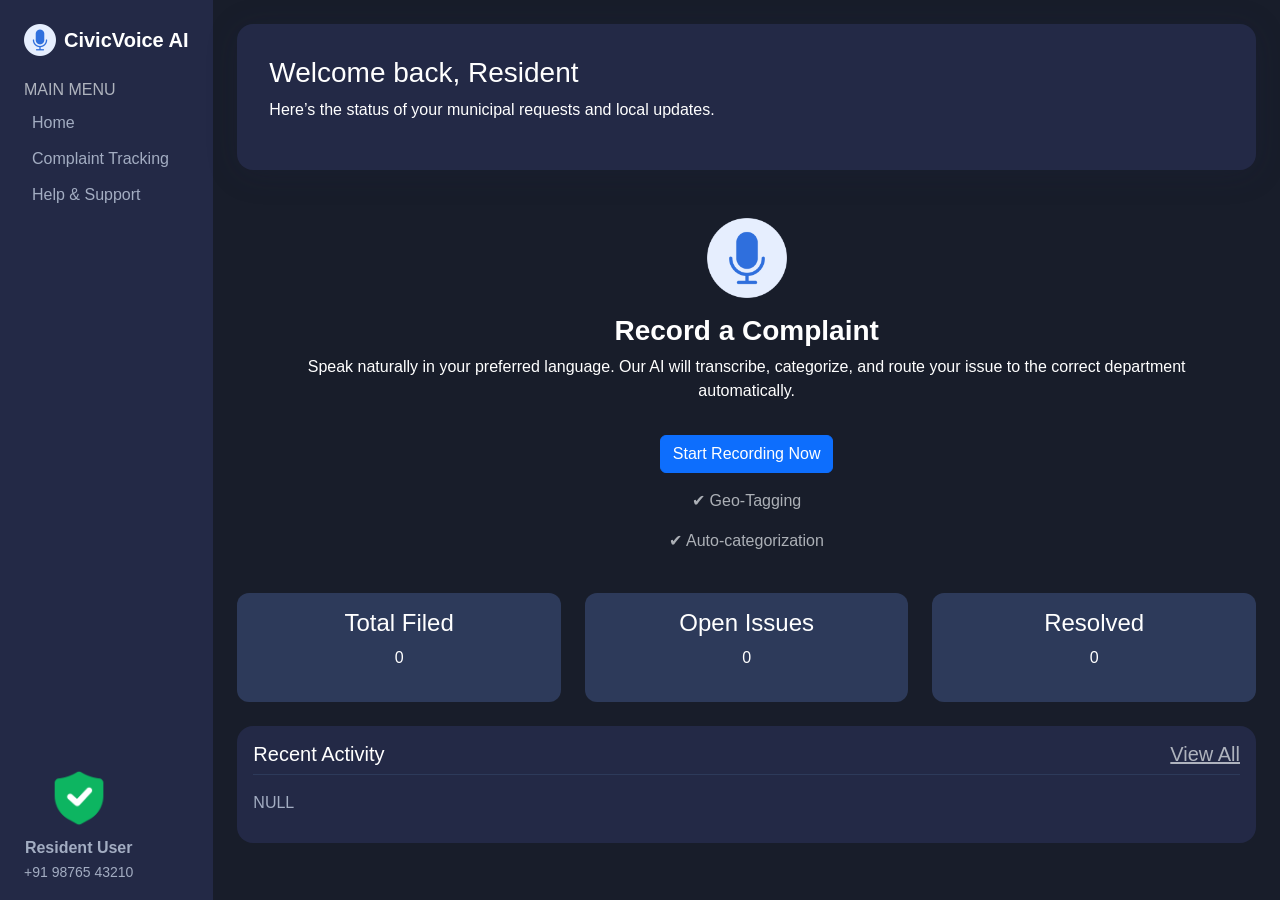
==== templates/resident-dashboard.html @ 92f9399d "." ====
<!DOCTYPE html>

<html lang="en" data-bs-theme="dark">
<head>
  <meta charset="UTF-8">
  <meta name="viewport" content="width=device-width, initial-scale=1.0">
  <title>CivicVoice AI - Resident Dashboard</title>
  <link href="https://cdn.jsdelivr.net/npm/bootstrap@5.3.2/dist/css/bootstrap.min.css" rel="stylesheet">
  <link rel="stylesheet" href="style.css">
  <style>
    body {
      background-color: #181d2a;
      color: #fff;
      font-family: 'Segoe UI', sans-serif;
    }
    .sidebar {
      background: #232946;
      min-height: 100vh;
      padding: 1.5rem;
    }
    .sidebar a {
      display: block;
      color: #a3adc2;
      text-decoration: none;
      margin: 0.75rem 0;
      font-weight: 500;
    }
    .sidebar a:hover {
      color: #4f8cff;
    }
    .profile {
      position: absolute;
      bottom: 1rem;
      left: 1.5rem;
      color: #a3adc2;
    }
    .banner {
      background: #2d3a5a;
      padding: 1rem;
      border-radius: 0.75rem;
      margin-bottom: 1.5rem;
    }
    .dashboard-card {
      background: #232946;
      border-radius: 1rem;
      padding: 2rem;
      box-shadow: 0 4px 32px rgba(35,41,70,0.18);
    }
    .stat-box {
      background: #2d3a5a;
      border-radius: 0.75rem;
      padding: 1rem;
      text-align: center;
      color: #fff;
    }
    .recent-activity {
      background: #232946;
      border-radius: 1rem;
      padding: 1rem;
      margin-top: 1.5rem;
    }
    .recent-activity h5 {
      border-bottom: 1px solid #2d3a5a;
      padding-bottom: 0.5rem;
      margin-bottom: 1rem;
    }
    .recent-item {
      margin-bottom: 0.75rem;
      color: #a3adc2;
    }
  </style>
</head>
<body>
<div class="container-fluid">
  <div class="row">
    <!-- Sidebar -->
    <div class="col-md-2 sidebar d-flex flex-column justify-content-between">
      <div>
        <div class="d-flex align-items-center mb-4">
          <img src="/assets/microphone (1).png" alt="Logo" width="32" height="32" class="me-2">
          <h5 class="fw-bold mb-0">CivicVoice AI</h5>
        </div>
        <h6 class="text-muted">MAIN MENU</h6>
        <a href="#"><i class="bi bi-house-door-fill me-2"></i> Home</a>
        <a href="#"><i class="bi bi-list-task me-2"></i> Complaint Tracking</a>
        <a href="#"><i class="bi bi-question-circle-fill me-2"></i> Help & Support</a>
      </div>

      <!-- Profile Section -->
      <div class="profile text-center mt-auto">
        <img src="/assets/insurance.png" alt="Profile" class="rounded-circle mb-2" width="60" height="60">
        <p id="residentName" class="mb-0 fw-bold">Resident User</p>
        <small id="residentPhone">+91 98765 43210</small>
      </div>
    </div>

    <!-- Main Content -->
    <div class="col-md-10 p-4">
      <!-- Dashboard Card -->
      <div class="dashboard-card mb-4">
        <h3 id="welcomeMessage">Welcome back, Resident</h3>
        <p>Here’s the status of your municipal requests and local updates.</p>
      </div>

      <!-- Recording Card -->
      <div class="recording-card text-center p-4">
        <div class="mb-3">
          <img src="/assets/microphone (1).png" alt="Microphone Icon" width="80" height="80">
        </div>
        <h3 class="fw-bold">Record a Complaint</h3>
        <p class="mt-2">
          Speak naturally in your preferred language. Our AI will transcribe, categorize, 
          and route your issue to the correct department automatically.
        </p>
        <button id="recordBtn" class="btn btn-primary mt-3">
          <i class="bi bi-mic-fill"></i> Start Recording Now
        </button>
        <div class="mt-3 text-muted">
          <p>✔ Geo-Tagging</p>
          <p>✔ Auto-categorization</p>
        </div>
      </div>

      <!-- Stats Section -->
<div class="row mb-4">
  <div class="col-md-4">
    <div class="stat-box">
      <h4>Total Filed</h4>
      <p id="totalFiled">0</p>
    </div>
  </div>
  <div class="col-md-4">
    <div class="stat-box">
      <h4>Open Issues</h4>
      <p id="openIssues">0</p>
    </div>
  </div>
  <div class="col-md-4">
    <div class="stat-box">
      <h4>Resolved</h4>
      <p id="resolvedIssues">0</p>
    </div>
  </div>
</div>
<!-- Recent Activity -->
<div class="recent-activity">
  <h5>Recent Activity <span class="float-end"><a href="#" class="text-muted">View All</a></span></h5>
  <div id="recentActivityList">
    <div class="recent-item">NULL</div>
  </div>
</div>
    </div>
  </div>
</div>


  <script>
    // Personalize greeting using localStorage data from signup
    const userData = JSON.parse(localStorage.getItem('civicvoice_user'));
    if (userData && userData.name) {
      document.getElementById('welcomeMessage').textContent =
        `Welcome back, ${userData.name}`;
    }if (userData.name) {
      document.getElementById('residentName').textContent = userData.name;
    }
    if (userData.phone) {
      document.getElementById('residentPhone').textContent = userData.phone;
    }
    // Placeholder stats (will be updated when submissions are made)
  let stats = {
    totalFiled: 0,
    openIssues: 0,
    resolvedIssues: 0,
    recentActivity: []
  };

  // Function to update UI
  function updateDashboard() {
    document.getElementById('totalFiled').textContent = stats.totalFiled;
    document.getElementById('openIssues').textContent = stats.openIssues;
    document.getElementById('resolvedIssues').textContent = stats.resolvedIssues;

    const activityList = document.getElementById('recentActivityList');
    activityList.innerHTML = stats.recentActivity.length > 0
      ? stats.recentActivity.map(item => `<div class="recent-item">${item}</div>`).join('')
      : '<div class="recent-item">NULL</div>';
  }

  updateDashboard();
  </script>
</body>
</html>
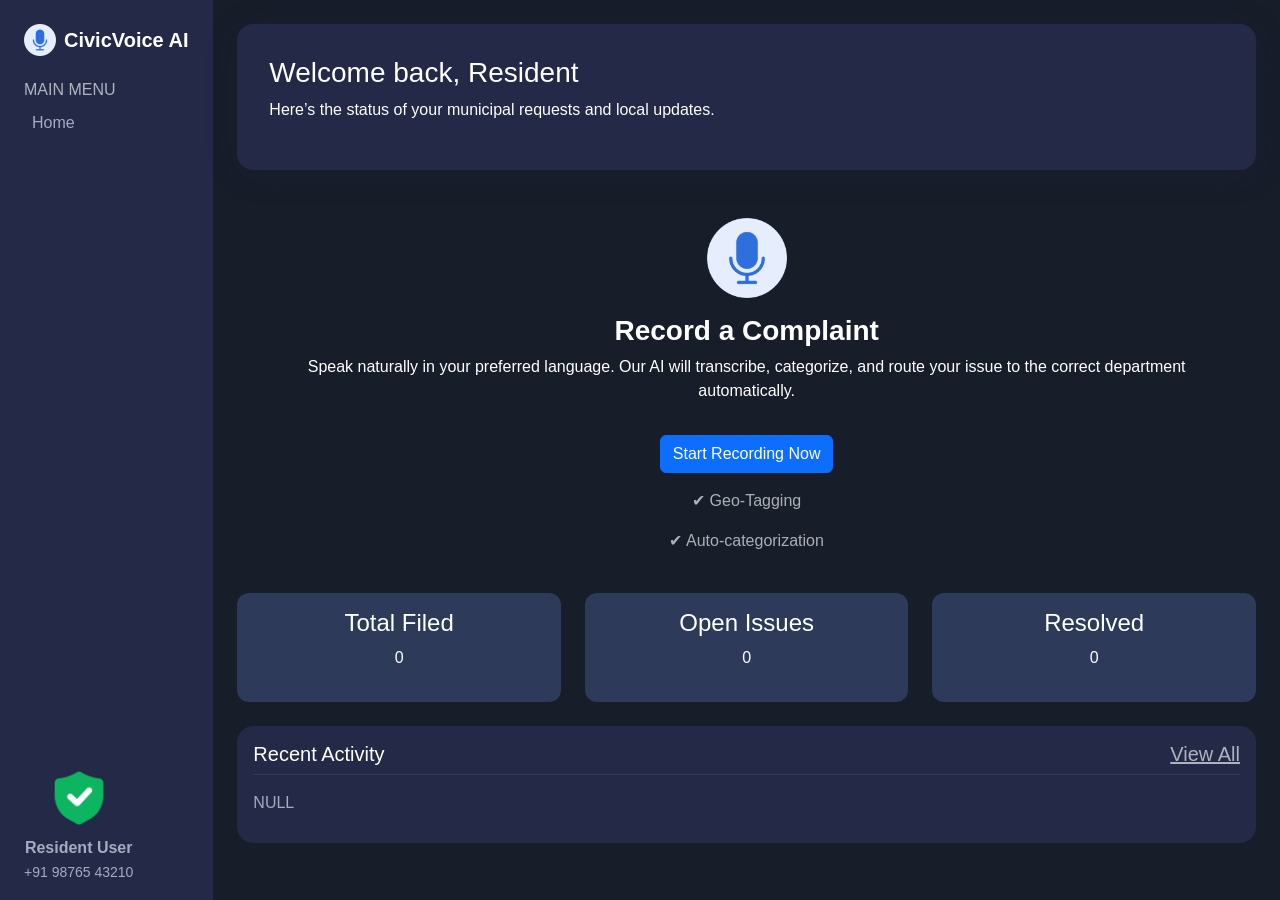
==== commit 6149e00d: "." ====
--- a/templates/resident-dashboard.html
+++ b/templates/resident-dashboard.html
@@ -1,192 +1,360 @@
 <!DOCTYPE html>
 
 <html lang="en" data-bs-theme="dark">
+
 <head>
-  <meta charset="UTF-8">
-  <meta name="viewport" content="width=device-width, initial-scale=1.0">
-  <title>CivicVoice AI - Resident Dashboard</title>
-  <link href="https://cdn.jsdelivr.net/npm/bootstrap@5.3.2/dist/css/bootstrap.min.css" rel="stylesheet">
-  <link rel="stylesheet" href="style.css">
-  <style>
-    body {
-      background-color: #181d2a;
-      color: #fff;
-      font-family: 'Segoe UI', sans-serif;
+    <meta charset="UTF-8">
+    <meta name="viewport" content="width=device-width, initial-scale=1.0">
+    <title>CivicVoice AI - Resident Dashboard</title>
+    <link href="https://cdn.jsdelivr.net/npm/bootstrap@5.3.2/dist/css/bootstrap.min.css" rel="stylesheet">
+    <link rel="stylesheet" href="style.css">
+    <style>
+        body {
+            background-color: #181d2a;
+            color: #fff;
+            font-family: 'Segoe UI', sans-serif;
+        }
+
+        .sidebar {
+            background: #232946;
+            min-height: 100vh;
+            padding: 1.5rem;
+        }
+
+        .sidebar a {
+            display: block;
+            color: #a3adc2;
+            text-decoration: none;
+            margin: 0.75rem 0;
+            font-weight: 500;
+        }
+
+        .sidebar a:hover {
+            color: #4f8cff;
+        }
+
+        .profile {
+            position: absolute;
+            bottom: 1rem;
+            left: 1.5rem;
+            color: #a3adc2;
+        }
+
+        .banner {
+            background: #2d3a5a;
+            padding: 1rem;
+            border-radius: 0.75rem;
+            margin-bottom: 1.5rem;
+        }
+
+        .dashboard-card {
+            background: #232946;
+            border-radius: 1rem;
+            padding: 2rem;
+            box-shadow: 0 4px 32px rgba(35, 41, 70, 0.18);
+        }
+
+        .stat-box {
+            background: #2d3a5a;
+            border-radius: 0.75rem;
+            padding: 1rem;
+            text-align: center;
+            color: #fff;
+        }
+
+        .recent-activity {
+            background: #232946;
+            border-radius: 1rem;
+            padding: 1rem;
+            margin-top: 1.5rem;
+        }
+
+        .recent-activity h5 {
+            border-bottom: 1px solid #2d3a5a;
+            padding-bottom: 0.5rem;
+            margin-bottom: 1rem;
+        }
+
+        .recent-item {
+            margin-bottom: 0.75rem;
+            color: #a3adc2;
+        }
+    </style>
+</head>
+
+<body>
+    <div class="container-fluid">
+        <div class="row">
+            <!-- Sidebar -->
+            <div class="col-md-2 sidebar d-flex flex-column justify-content-between">
+                <div>
+                    <div class="d-flex align-items-center mb-4">
+                        <img src="/assets/microphone (1).png" alt="Logo" width="32" height="32" class="me-2">
+                        <h5 class="fw-bold mb-0">CivicVoice AI</h5>
+                    </div>
+                    <h6 class="text-muted">MAIN MENU</h6>
+                    <a href="#"><i class="bi bi-house-door-fill me-2"></i> Home</a>
+                    <!-- <a href="#"><i class="bi bi-list-task me-2"></i> Complaint Tracking</a> -->
+                    <!-- <a href="#"><i class="bi bi-question-circle-fill me-2"></i> Help & Support</a> -->
+                </div>
+
+                <!-- Profile Section -->
+                <div class="profile text-center mt-auto">
+                    <img src="/assets/insurance.png" alt="Profile" class="rounded-circle mb-2" width="60" height="60">
+                    <p id="residentName" class="mb-0 fw-bold">Resident User</p>
+                    <small id="residentPhone">+91 98765 43210</small>
+                </div>
+            </div>
+
+            <!-- Main Content -->
+            <div class="col-md-10 p-4">
+                <!-- Dashboard Card -->
+                <div id="dashboardCard" class="dashboard-card mb-4">
+                    <h3 id="welcomeMessage">Welcome back, Resident</h3>
+                    <p>Here’s the status of your municipal requests and local updates.</p>
+                </div>
+
+                <!-- Recording Card -->
+                <div id="recordingCard" class="recording-card text-center p-4">
+                    <div class="mb-3">
+                        <img src="/assets/microphone (1).png" alt="Microphone Icon" width="80" height="80">
+                    </div>
+                    <h3 class="fw-bold">Record a Complaint</h3>
+                    <p class="mt-2">
+                        Speak naturally in your preferred language. Our AI will transcribe, categorize,
+                        and route your issue to the correct department automatically.
+                    </p>
+                    <button id="recordBtn" class="btn btn-primary mt-3">
+                        <i class="bi bi-mic-fill"></i> Start Recording Now
+                    </button>
+                    <div class="mt-3 text-muted">
+                        <p>✔ Geo-Tagging</p>
+                        <p>✔ Auto-categorization</p>
+                    </div>
+                </div>
+
+                <!-- Stats Section -->
+                <div id="statsSection" class="row mb-4">
+                    <div class="col-md-4">
+                        <div class="stat-box">
+                            <h4>Total Filed</h4>
+                            <p id="totalFiled">0</p>
+                        </div>
+                    </div>
+                    <div class="col-md-4">
+                        <div class="stat-box">
+                            <h4>Open Issues</h4>
+                            <p id="openIssues">0</p>
+                        </div>
+                    </div>
+                    <div class="col-md-4">
+                        <div class="stat-box">
+                            <h4>Resolved</h4>
+                            <p id="resolvedIssues">0</p>
+                        </div>
+                    </div>
+                </div>
+                <!-- Recent Activity -->
+                <div id="recentActivitySection" class="recent-activity">
+                    <h5>Recent Activity <span class="float-end"><a href="#" class="text-muted">View All</a></span></h5>
+                    <div id="recentActivityList">
+                        <div class="recent-item">NULL</div>
+                    </div>
+                </div>
+                <!-- Recording Interface (hidden initially) -->
+                <div id="activeRecording" class="dashboard-card text-center p-4" style="display:none;">
+                    <button id="backBtn" class="btn btn-secondary mb-3">⬅ Back</button>
+                    <h3 class="fw-bold">Recording Complaint</h3>
+                    <p>Speak naturally. Our AI will handle the rest.</p>
+
+                    <div id="timer" class="fw-bold mb-3">00:00</div>
+
+                    <button id="startBtn" class="btn btn-primary">Start</button>
+                    <button id="stopBtn" class="btn btn-danger me-2">Stop</button>
+                    <button id="pauseBtn" class="btn btn-warning me-2">Pause</button>
+                    <button id="resumeBtn" class="btn btn-success">Resume</button>
+
+                    <div class="mt-4 text-start">
+                        <h5>Recording Tips</h5>
+                        <ul class="text-muted">
+                            <li>Speak clearly in a quiet environment.</li>
+                            <li>Be specific: mention landmarks, dates, and details.</li>
+                            <li>Supports only English for now.</li>
+                        </ul>
+                    </div>
+                </div>
+                
+            </div>
+        </div>
+    </div>
+
+
+    <script>
+
+        // Personalize greeting using localStorage data from signup
+        const userData = JSON.parse(localStorage.getItem('civicvoice_user'));
+        if (userData && userData.name) {
+            document.getElementById('welcomeMessage').textContent =
+                `Welcome back, ${userData.name}`;
+        } if (userData.name) {
+            document.getElementById('residentName').textContent = userData.name;
+        }
+        if (userData.phone) {
+            document.getElementById('residentPhone').textContent = userData.phone;
+        }
+        // Placeholder stats (will be updated when submissions are made)
+        let stats = {
+            totalFiled: 0,
+            openIssues: 0,
+            resolvedIssues: 0,
+            recentActivity: []
+        };
+
+        // Function to update UI
+        function updateDashboard() {
+            document.getElementById('totalFiled').textContent = stats.totalFiled;
+            document.getElementById('openIssues').textContent = stats.openIssues;
+            document.getElementById('resolvedIssues').textContent = stats.resolvedIssues;
+
+            const activityList = document.getElementById('recentActivityList');
+            activityList.innerHTML = stats.recentActivity.length > 0
+                ? stats.recentActivity.map(item => `<div class="recent-item">${item}</div>`).join('')
+                : '<div class="recent-item">NULL</div>';
+        }
+
+        updateDashboard();
+
+        const recordBtn = document.getElementById('recordBtn');
+        const startBtn = document.getElementById('startBtn');
+        const dashboardCard = document.getElementById('dashboardCard');
+        const recordingCard = document.getElementById('recordingCard');
+        const statsSection = document.getElementById('statsSection');
+        const activeRecording = document.getElementById('activeRecording');
+        const timerEl = document.getElementById('timer');
+        const recentActivitySection = document.getElementById('recentActivitySection');
+
+        let timerInterval, seconds = 0;
+        let isPaused = false;
+
+        function formatTime(sec) {
+            const m = String(Math.floor(sec / 60)).padStart(2, '0');
+            const s = String(sec % 60).padStart(2, '0');
+            return `${m}:${s}`;
+        }
+
+       
+       
+
+        let mediaRecorder;
+        let audioChunks = [];
+
+  
+async function startRecording() {
+  try {
+    const stream = await navigator.mediaDevices.getUserMedia({ audio: true });
+    mediaRecorder = new MediaRecorder(stream);
+
+    mediaRecorder.ondataavailable = event => {
+      audioChunks.push(event.data);
+    };
+
+    mediaRecorder.onstop = () => {
+      const audioBlob = new Blob(audioChunks, { type: 'audio/webm' });
+      audioChunks = [];
+
+      const audioUrl = URL.createObjectURL(audioBlob);
+      localStorage.setItem('latestComplaintAudio', audioUrl);
+
+      const playbackDiv = document.createElement('div');
+      playbackDiv.className = "mt-3";
+      playbackDiv.innerHTML = `
+        <h5>Review Your Recording</h5>
+        <audio controls src="${audioUrl}"></audio>
+      `;
+      activeRecording.appendChild(playbackDiv);
+
+      console.log("Audio captured and ready for playback:", audioUrl);
+    };
+
+    mediaRecorder.start();
+    console.log("Recording started with MediaRecorder.");
+  } catch (err) {
+    console.error("Microphone access denied or error:", err);
+  }
+}
+
+// Start button
+recordBtn.addEventListener('click', () => {
+  dashboardCard.style.display = 'none';
+  recordingCard.style.display = 'none';
+  statsSection.style.display = 'none';
+  recentActivitySection.style.display = 'none';
+  activeRecording.style.display = 'block';
+});
+startBtn.addEventListener('click', () => {
+  seconds = 0;
+  timerEl.textContent = "00:00";
+
+  clearInterval(timerInterval);
+  timerInterval = setInterval(() => {
+    if (!isPaused) {
+      seconds++;
+      timerEl.textContent = formatTime(seconds);
     }
-    .sidebar {
-      background: #232946;
-      min-height: 100vh;
-      padding: 1.5rem;
+  }, 1000);
+
+  startRecording();
+});
+// Stop button
+document.getElementById('stopBtn').addEventListener('click', () => {
+  clearInterval(timerInterval);
+  if (mediaRecorder && mediaRecorder.state !== "inactive") {
+    mediaRecorder.stop(); // recording ends only here
+  }
+  console.log("Recording stopped.");
+});
+
+// Pause button
+document.getElementById('pauseBtn').addEventListener('click', () => {
+  isPaused = true;
+  console.log("Recording paused.");
+});
+
+// Resume button
+document.getElementById('resumeBtn').addEventListener('click', () => {
+  isPaused = false;
+  console.log("Recording resumed.");
+});
+const backBtn = document.getElementById('backBtn');
+
+backBtn.addEventListener('click', () => {
+
+    // 🛑 stop recording if running
+    if (mediaRecorder && mediaRecorder.state !== "inactive") {
+        mediaRecorder.stop();
     }
-    .sidebar a {
-      display: block;
-      color: #a3adc2;
-      text-decoration: none;
-      margin: 0.75rem 0;
-      font-weight: 500;
+
+    if (stream) {
+        stream.getTracks().forEach(track => track.stop());
     }
-    .sidebar a:hover {
-      color: #4f8cff;
-    }
-    .profile {
-      position: absolute;
-      bottom: 1rem;
-      left: 1.5rem;
-      color: #a3adc2;
-    }
-    .banner {
-      background: #2d3a5a;
-      padding: 1rem;
-      border-radius: 0.75rem;
-      margin-bottom: 1.5rem;
-    }
-    .dashboard-card {
-      background: #232946;
-      border-radius: 1rem;
-      padding: 2rem;
-      box-shadow: 0 4px 32px rgba(35,41,70,0.18);
-    }
-    .stat-box {
-      background: #2d3a5a;
-      border-radius: 0.75rem;
-      padding: 1rem;
-      text-align: center;
-      color: #fff;
-    }
-    .recent-activity {
-      background: #232946;
-      border-radius: 1rem;
-      padding: 1rem;
-      margin-top: 1.5rem;
-    }
-    .recent-activity h5 {
-      border-bottom: 1px solid #2d3a5a;
-      padding-bottom: 0.5rem;
-      margin-bottom: 1rem;
-    }
-    .recent-item {
-      margin-bottom: 0.75rem;
-      color: #a3adc2;
-    }
-  </style>
-</head>
-<body>
-<div class="container-fluid">
-  <div class="row">
-    <!-- Sidebar -->
-    <div class="col-md-2 sidebar d-flex flex-column justify-content-between">
-      <div>
-        <div class="d-flex align-items-center mb-4">
-          <img src="/assets/microphone (1).png" alt="Logo" width="32" height="32" class="me-2">
-          <h5 class="fw-bold mb-0">CivicVoice AI</h5>
-        </div>
-        <h6 class="text-muted">MAIN MENU</h6>
-        <a href="#"><i class="bi bi-house-door-fill me-2"></i> Home</a>
-        <a href="#"><i class="bi bi-list-task me-2"></i> Complaint Tracking</a>
-        <a href="#"><i class="bi bi-question-circle-fill me-2"></i> Help & Support</a>
-      </div>
-
-      <!-- Profile Section -->
-      <div class="profile text-center mt-auto">
-        <img src="/assets/insurance.png" alt="Profile" class="rounded-circle mb-2" width="60" height="60">
-        <p id="residentName" class="mb-0 fw-bold">Resident User</p>
-        <small id="residentPhone">+91 98765 43210</small>
-      </div>
-    </div>
-
-    <!-- Main Content -->
-    <div class="col-md-10 p-4">
-      <!-- Dashboard Card -->
-      <div class="dashboard-card mb-4">
-        <h3 id="welcomeMessage">Welcome back, Resident</h3>
-        <p>Here’s the status of your municipal requests and local updates.</p>
-      </div>
-
-      <!-- Recording Card -->
-      <div class="recording-card text-center p-4">
-        <div class="mb-3">
-          <img src="/assets/microphone (1).png" alt="Microphone Icon" width="80" height="80">
-        </div>
-        <h3 class="fw-bold">Record a Complaint</h3>
-        <p class="mt-2">
-          Speak naturally in your preferred language. Our AI will transcribe, categorize, 
-          and route your issue to the correct department automatically.
-        </p>
-        <button id="recordBtn" class="btn btn-primary mt-3">
-          <i class="bi bi-mic-fill"></i> Start Recording Now
-        </button>
-        <div class="mt-3 text-muted">
-          <p>✔ Geo-Tagging</p>
-          <p>✔ Auto-categorization</p>
-        </div>
-      </div>
-
-      <!-- Stats Section -->
-<div class="row mb-4">
-  <div class="col-md-4">
-    <div class="stat-box">
-      <h4>Total Filed</h4>
-      <p id="totalFiled">0</p>
-    </div>
-  </div>
-  <div class="col-md-4">
-    <div class="stat-box">
-      <h4>Open Issues</h4>
-      <p id="openIssues">0</p>
-    </div>
-  </div>
-  <div class="col-md-4">
-    <div class="stat-box">
-      <h4>Resolved</h4>
-      <p id="resolvedIssues">0</p>
-    </div>
-  </div>
-</div>
-<!-- Recent Activity -->
-<div class="recent-activity">
-  <h5>Recent Activity <span class="float-end"><a href="#" class="text-muted">View All</a></span></h5>
-  <div id="recentActivityList">
-    <div class="recent-item">NULL</div>
-  </div>
-</div>
-    </div>
-  </div>
-</div>
-
-
-  <script>
-    // Personalize greeting using localStorage data from signup
-    const userData = JSON.parse(localStorage.getItem('civicvoice_user'));
-    if (userData && userData.name) {
-      document.getElementById('welcomeMessage').textContent =
-        `Welcome back, ${userData.name}`;
-    }if (userData.name) {
-      document.getElementById('residentName').textContent = userData.name;
-    }
-    if (userData.phone) {
-      document.getElementById('residentPhone').textContent = userData.phone;
-    }
-    // Placeholder stats (will be updated when submissions are made)
-  let stats = {
-    totalFiled: 0,
-    openIssues: 0,
-    resolvedIssues: 0,
-    recentActivity: []
-  };
-
-  // Function to update UI
-  function updateDashboard() {
-    document.getElementById('totalFiled').textContent = stats.totalFiled;
-    document.getElementById('openIssues').textContent = stats.openIssues;
-    document.getElementById('resolvedIssues').textContent = stats.resolvedIssues;
-
-    const activityList = document.getElementById('recentActivityList');
-    activityList.innerHTML = stats.recentActivity.length > 0
-      ? stats.recentActivity.map(item => `<div class="recent-item">${item}</div>`).join('')
-      : '<div class="recent-item">NULL</div>';
-  }
-
-  updateDashboard();
-  </script>
+
+    clearInterval(timerInterval);
+
+    isRecording = false;
+    isPaused = false;
+
+    // 🔁 switch UI back
+    activeRecording.style.display = 'none';
+    dashboardCard.style.display = 'block';
+    statsSection.style.display = 'flex';
+    recentActivitySection.style.display = 'block';
+
+});
+
+
+    </script>
+
+
 </body>
-</html>
+
+</html>
